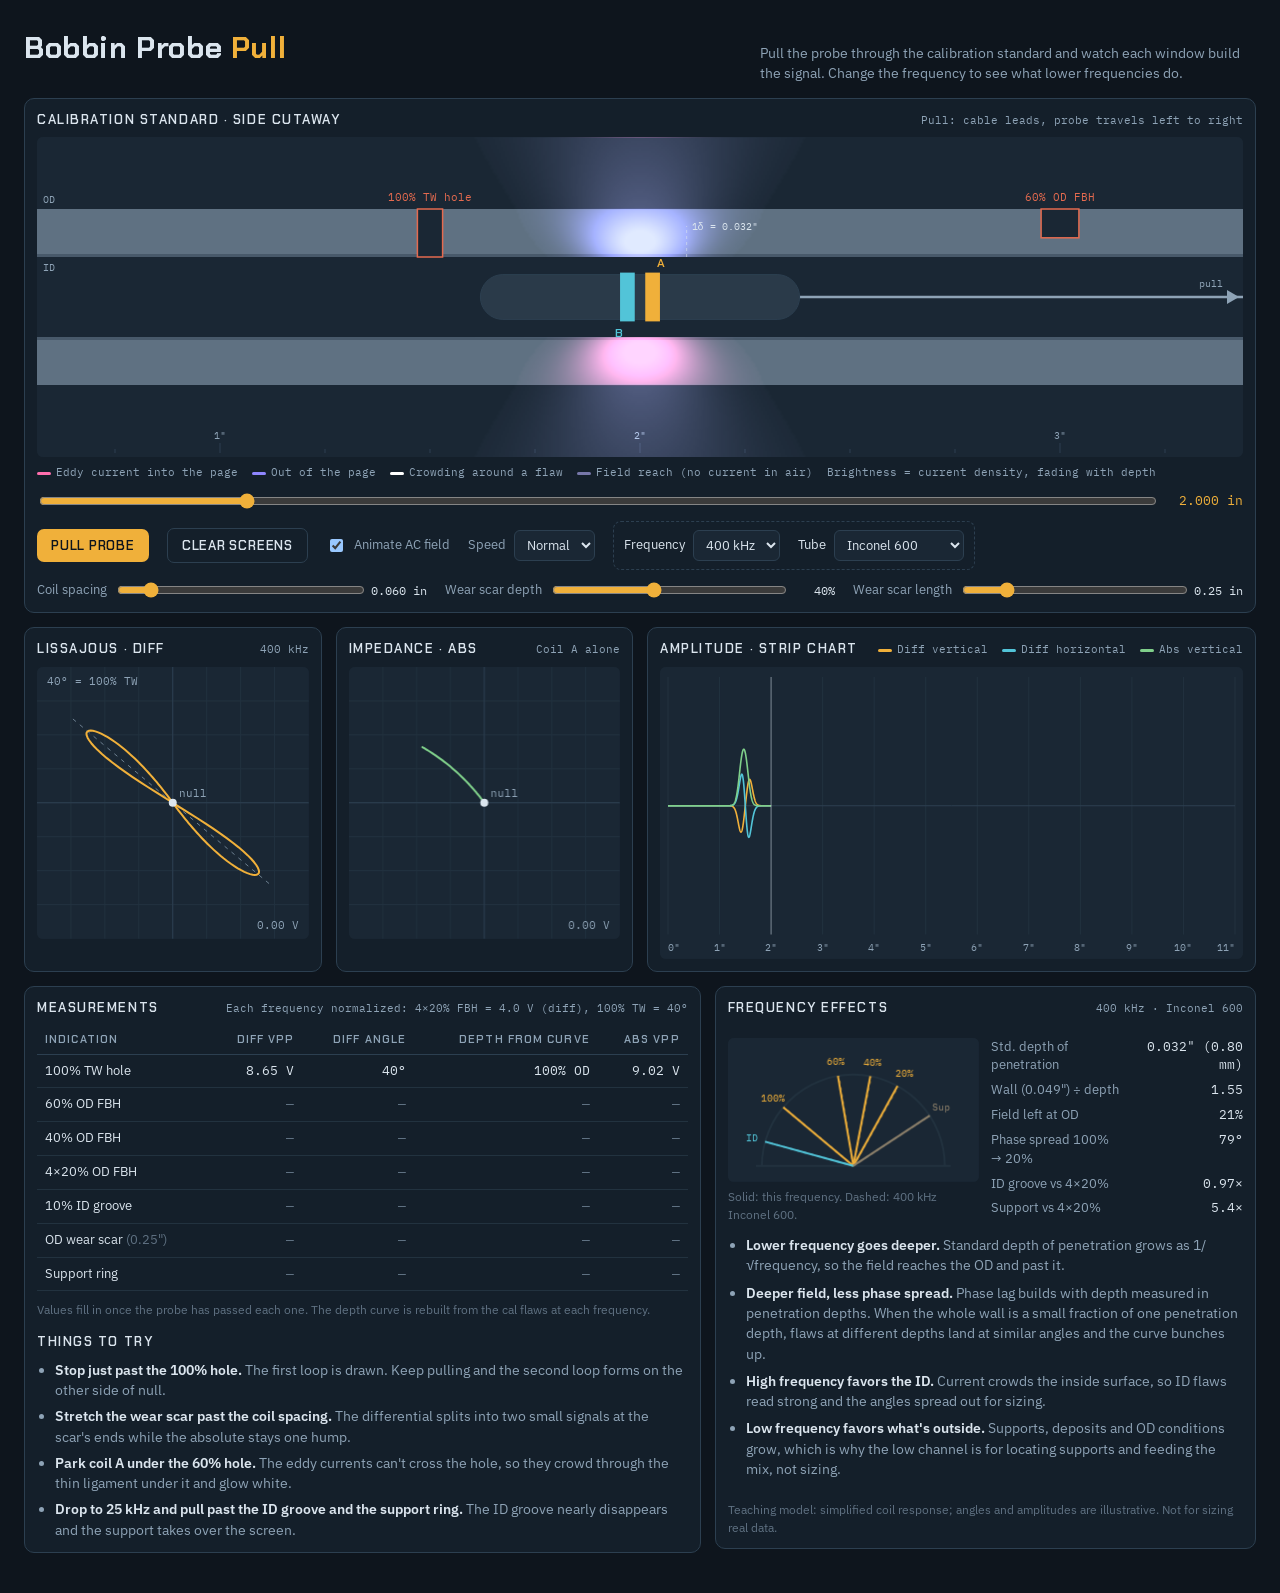
==== deploy/ect/index.html @ 2a0e9327 "Add ready-to-upload ect/index.html for hosting at /ect Co-Authored-By: Claude Opus 5.5 <noreply@anth" ====
<!doctype html>
<html lang="en">
<head>
<meta charset="utf-8">
<meta name="viewport" content="width=device-width, initial-scale=1">
<title>Bobbin Probe Pull</title>
<link rel="preconnect" href="https://fonts.googleapis.com">
<link rel="preconnect" href="https://fonts.gstatic.com" crossorigin>
<link rel="stylesheet" href="https://fonts.googleapis.com/css2?family=Chakra+Petch:wght@500;600;700&family=IBM+Plex+Sans:wght@400;500;600&family=IBM+Plex+Mono:wght@400;500&display=swap">
<style>
  /* Layout: instrument console. Standard cutaway across the top, three scope windows below, measurements and frequency effects last. */
  :root {
    --bg: #0e151d; --panel: #141f2a; --panel-2: #1a2734; --grid: #22323f; --line: #2c3f50;
    --fg: #dbe5ee; --muted: #8ea3b6; --amber: #f0b03a; --cyan: #52c4d8; --flaw: #e46a4f; --metal: #5f7182; --metal-2: #48596a;
    --ok: #7fcf8a; --steel: #8b7f6a; --edp: #ff6fae; --edn: #8f86ff; --haze: #b9b2ff;
    --display: "Chakra Petch", "Arial Narrow", sans-serif;
    --body: "IBM Plex Sans", system-ui, sans-serif;
    --mono: "IBM Plex Mono", ui-monospace, monospace;
    color-scheme: dark;
  }
  html, body { background: var(--bg); color: var(--fg); }
  body { font-family: var(--body); font-size: 14px; line-height: 1.45; }
  .wrap { max-width: 1240px; margin: 0 auto; padding-inline: 16px; padding-block: 18px 32px; display: grid; gap: 14px; }
  header { display: flex; flex-wrap: wrap; align-items: baseline; justify-content: space-between; gap: 6px 18px; }
  h1 { font-family: var(--display); font-weight: 700; font-size: clamp(22px, 3vw, 30px); letter-spacing: .02em; margin: 0; text-wrap: balance; }
  h1 span { color: var(--amber); }
  header p { margin: 0; color: var(--muted); max-width: 62ch; }
  .panel { background: var(--panel); border: 1px solid var(--line); border-radius: 10px; padding: 12px; min-width: 0; }
  .ph { display: flex; justify-content: space-between; align-items: baseline; gap: 10px; margin-bottom: 8px; flex-wrap: wrap; }
  .ph h2 { font-family: var(--display); font-weight: 600; font-size: 13px; letter-spacing: .12em; text-transform: uppercase; margin: 0; color: var(--fg); }
  .ph small { font-family: var(--mono); font-size: 11px; color: var(--muted); }
  canvas { display: block; width: 100%; border-radius: 6px; background: var(--panel-2); touch-action: none; }
  #std { height: 320px; cursor: ew-resize; }
  .scopes { display: grid; grid-template-columns: repeat(auto-fit, minmax(270px, 1fr)); gap: 14px; }
  .scope canvas { aspect-ratio: 1 / 1; }
  .scope.wide { grid-column: span 2; }
  .scope.wide canvas { aspect-ratio: 2 / 1; }
  @media (max-width: 620px) { .scope.wide { grid-column: auto; } .scope.wide canvas { aspect-ratio: 4 / 3; } }

  .controls { display: grid; gap: 10px; margin-top: 10px; }
  .pos { display: flex; align-items: center; gap: 12px; }
  .pos output { font-family: var(--mono); font-size: 13px; color: var(--amber); min-width: 9ch; white-space: nowrap; flex: none; text-align: right; font-variant-numeric: tabular-nums; }
  input[type=range] { width: 100%; accent-color: var(--amber); }
  .row { display: flex; flex-wrap: wrap; gap: 10px 18px; align-items: center; }
  button { font-family: var(--display); font-weight: 600; font-size: 13px; letter-spacing: .06em; text-transform: uppercase; color: var(--bg);
           background: var(--amber); border: 0; border-radius: 7px; padding: 8px 14px; cursor: pointer; }
  button.ghost { background: transparent; color: var(--fg); border: 1px solid var(--line); }
  button:focus-visible, input:focus-visible, select:focus-visible { outline: 2px solid var(--cyan); outline-offset: 2px; }
  label { display: inline-flex; align-items: center; gap: 8px; color: var(--muted); font-size: 13px; }
  label.slider { display: grid; grid-template-columns: auto 1fr auto; min-width: 230px; flex: 1 1 230px; }
  label output { font-family: var(--mono); color: var(--fg); font-size: 12px; min-width: 6ch; text-align: right; font-variant-numeric: tabular-nums; }
  select { background: var(--panel-2); color: var(--fg); border: 1px solid var(--line); border-radius: 6px; padding: 5px 8px; font: inherit; }
  .freqbox { display: flex; flex-wrap: wrap; gap: 10px 18px; padding: 8px 10px; border: 1px dashed var(--line); border-radius: 8px; }
  .freqbox label { color: var(--fg); }

  .bottom { display: grid; grid-template-columns: minmax(0, 1.25fr) minmax(0, 1fr); gap: 14px; align-items: start; }
  @media (max-width: 900px) { .bottom { grid-template-columns: minmax(0, 1fr); } }
  .tablewrap { overflow-x: auto; }
  table { width: 100%; border-collapse: collapse; font-size: 13px; }
  th { text-align: left; font-family: var(--display); font-weight: 600; font-size: 11px; letter-spacing: .1em; text-transform: uppercase; color: var(--muted);
       padding: 6px 8px; border-bottom: 1px solid var(--line); }
  td { padding: 7px 8px; border-bottom: 1px solid var(--grid); font-variant-numeric: tabular-nums; }
  td.num { font-family: var(--mono); text-align: right; }
  th.num { text-align: right; }
  tr.active td { background: rgba(240,176,58,.08); }
  tr.active td:first-child { box-shadow: inset 3px 0 0 var(--amber); }
  .pending { color: var(--metal); }
  .notes ul { margin: 0; padding-left: 18px; display: grid; gap: 6px; color: var(--muted); }
  .notes b { color: var(--fg); font-weight: 600; }
  .legend { display: flex; flex-wrap: wrap; gap: 6px 14px; font-family: var(--mono); font-size: 11px; color: var(--muted); }
  .legend i { display: inline-block; width: 14px; height: 3px; border-radius: 2px; vertical-align: middle; margin-right: 5px; }
  .foot { color: var(--metal); font-size: 12px; margin: 10px 0 0; }

  .fx { display: grid; gap: 12px; }
  .fxtop { display: grid; grid-template-columns: minmax(0, 1fr) minmax(0, 1fr); gap: 12px; align-items: start; }
  @media (max-width: 520px) { .fxtop { grid-template-columns: minmax(0, 1fr); } }
  #fan { aspect-ratio: 2 / 1.15; }
  dl { margin: 0; display: grid; grid-template-columns: auto auto; gap: 6px 12px; font-size: 13px; }
  dt { color: var(--muted); }
  dd { margin: 0; font-family: var(--mono); text-align: right; font-variant-numeric: tabular-nums; }
  .why { margin: 0; padding-left: 18px; display: grid; gap: 7px; color: var(--muted); }
  .why b { color: var(--fg); font-weight: 600; }
  @media (prefers-reduced-motion: reduce) { * { scroll-behavior: auto; } }
</style>
</head>
<body>

<div class="wrap">
  <header>
    <h1>Bobbin Probe <span>Pull</span></h1>
    <p>Pull the probe through the calibration standard and watch each window build the signal. Change the frequency to see what lower frequencies do.</p>
  </header>

  <section class="panel" aria-label="Calibration standard">
    <div class="ph"><h2>Calibration standard · side cutaway</h2><small>Pull: cable leads, probe travels left to right</small></div>
    <canvas id="std" aria-label="Probe inside the tube standard. Drag to pull the probe."></canvas>
    <div class="legend" style="margin-top:8px"><span><i style="background:var(--edp)"></i>Eddy current into the page</span><span><i style="background:var(--edn)"></i>Out of the page</span><span><i style="background:#fff"></i>Crowding around a flaw</span><span><i style="background:var(--haze);opacity:.6"></i>Field reach (no current in air)</span><span>Brightness = current density, fading with depth</span></div>
    <div class="controls">
      <div class="pos">
        <input id="pos" type="range" min="0" max="11" step="0.002" value="2.0" aria-label="Probe position in inches">
        <output id="posOut" for="pos">2.000 in</output>
      </div>
      <div class="row">
        <button id="play" type="button">Pull probe</button>
        <button id="clear" class="ghost" type="button">Clear screens</button>
        <label for="anim"><input id="anim" type="checkbox" checked> Animate AC field</label>
        <label for="speed">Speed
          <select id="speed"><option value="0.6">Slow</option><option value="1.4" selected>Normal</option><option value="3">Fast</option></select>
        </label>
        <div class="freqbox">
          <label for="freq">Frequency
            <select id="freq">
              <option value="800">800 kHz</option><option value="400" selected>400 kHz</option><option value="300">300 kHz</option>
              <option value="200">200 kHz</option><option value="100">100 kHz</option><option value="50">50 kHz</option>
              <option value="25">25 kHz</option><option value="10">10 kHz</option>
            </select>
          </label>
          <label for="mat">Tube
            <select id="mat">
              <option value="0.98">Inconel 600</option><option value="0.87">Inconel 690</option><option value="1.39">304 stainless</option>
              <option value="1.8">Titanium Gr 2</option><option value="5.3">90/10 Cu-Ni</option><option value="14">Admiralty brass</option>
            </select>
          </label>
        </div>
      </div>
      <div class="row">
        <label class="slider" for="spacing">Coil spacing <input id="spacing" type="range" min="0.03" max="0.3" step="0.005" value="0.06"><output id="spacingOut">0.060 in</output></label>
        <label class="slider" for="wDepth">Wear scar depth <input id="wDepth" type="range" min="10" max="80" step="1" value="40"><output id="wDepthOut">40%</output></label>
        <label class="slider" for="wLen">Wear scar length <input id="wLen" type="range" min="0.05" max="1.2" step="0.01" value="0.25"><output id="wLenOut">0.25 in</output></label>
      </div>
    </div>
  </section>

  <div class="scopes">
    <section class="panel scope" aria-label="Differential Lissajous">
      <div class="ph"><h2>Lissajous · diff</h2><small id="lissTag">400 kHz</small></div>
      <canvas id="liss"></canvas>
    </section>
    <section class="panel scope" aria-label="Impedance plane">
      <div class="ph"><h2>Impedance · abs</h2><small>Coil A alone</small></div>
      <canvas id="imp"></canvas>
    </section>
    <section class="panel scope wide" aria-label="Amplitude strip chart">
      <div class="ph"><h2>Amplitude · strip chart</h2>
        <div class="legend"><span><i style="background:var(--amber)"></i>Diff vertical</span><span><i style="background:var(--cyan)"></i>Diff horizontal</span><span><i style="background:var(--ok)"></i>Abs vertical</span></div>
      </div>
      <canvas id="strip"></canvas>
    </section>
  </div>

  <div class="bottom">
    <section class="panel notes">
      <div class="ph"><h2>Measurements</h2><small>Each frequency normalized: 4×20% FBH = 4.0 V (diff), 100% TW = 40°</small></div>
      <div class="tablewrap">
        <table>
          <thead><tr><th>Indication</th><th class="num">Diff Vpp</th><th class="num">Diff angle</th><th class="num">Depth from curve</th><th class="num">Abs Vpp</th></tr></thead>
          <tbody id="meas"></tbody>
        </table>
      </div>
      <p class="foot">Values fill in once the probe has passed each one. The depth curve is rebuilt from the cal flaws at each frequency.</p>
      <div class="ph" style="margin-top:14px"><h2>Things to try</h2></div>
      <ul>
        <li><b>Stop just past the 100% hole.</b> The first loop is drawn. Keep pulling and the second loop forms on the other side of null.</li>
        <li><b>Stretch the wear scar past the coil spacing.</b> The differential splits into two small signals at the scar's ends while the absolute stays one hump.</li>
        <li><b>Park coil A under the 60% hole.</b> The eddy currents can't cross the hole, so they crowd through the thin ligament under it and glow white.</li>
        <li><b>Drop to 25 kHz and pull past the ID groove and the support ring.</b> The ID groove nearly disappears and the support takes over the screen.</li>
      </ul>
    </section>

    <section class="panel fx" aria-label="Frequency effects">
      <div class="ph"><h2>Frequency effects</h2><small id="fxTag">400 kHz · Inconel 600</small></div>
      <div class="fxtop">
        <div>
          <canvas id="fan" aria-label="Phase angle of each cal flaw at this frequency, with 400 kHz shown dashed"></canvas>
          <p class="foot" style="margin-top:6px">Solid: this frequency. Dashed: 400 kHz Inconel 600.</p>
        </div>
        <dl>
          <dt>Std. depth of penetration</dt><dd id="fxDelta">—</dd>
          <dt>Wall (0.049") ÷ depth</dt><dd id="fxRatio">—</dd>
          <dt>Field left at OD</dt><dd id="fxOD">—</dd>
          <dt>Phase spread 100% → 20%</dt><dd id="fxSpread">—</dd>
          <dt>ID groove vs 4×20%</dt><dd id="fxID">—</dd>
          <dt>Support vs 4×20%</dt><dd id="fxSup">—</dd>
        </dl>
      </div>
      <ul class="why">
        <li><b>Lower frequency goes deeper.</b> Standard depth of penetration grows as 1/√frequency, so the field reaches the OD and past it.</li>
        <li><b>Deeper field, less phase spread.</b> Phase lag builds with depth measured in penetration depths. When the whole wall is a small fraction of one penetration depth, flaws at different depths land at similar angles and the curve bunches up.</li>
        <li><b>High frequency favors the ID.</b> Current crowds the inside surface, so ID flaws read strong and the angles spread out for sizing.</li>
        <li><b>Low frequency favors what's outside.</b> Supports, deposits and OD conditions grow, which is why the low channel is for locating supports and feeding the mix, not sizing.</li>
      </ul>
      <p class="foot">Teaching model: simplified coil response; angles and amplitudes are illustrative. Not for sizing real data.</p>
    </section>
  </div>
</div>

<script>
(() => {
  const D2R = Math.PI / 180, SIG = 0.07, STEP = 0.004, LEN = 11, WALL = 0.049, MU0 = 4e-7 * Math.PI;
  const css = n => getComputedStyle(document.documentElement).getPropertyValue(n).trim();
  const C = {}; ['bg','panel-2','grid','line','fg','muted','amber','cyan','flaw','metal','metal-2','ok','steel','edp','edn','haze'].forEach(k => C[k] = css('--' + k));
  const els = id => document.getElementById(id);
  const pos = els('pos'), spacing = els('spacing'), wDepth = els('wDepth'), wLen = els('wLen'), freq = els('freq'), mat = els('mat');

  // standard depth of penetration in inches: delta = 1 / sqrt(pi f mu sigma)
  const deltaIn = (fkHz, sigmaMS) => 39.37 / Math.sqrt(Math.PI * fkHz * 1e3 * MU0 * sigmaMS * 1e6);
  const DELTA_REF = deltaIn(400, 0.98);

  // Reference (400 kHz Inconel) angle curve, then stretched or compressed by how many penetration depths fit in the wall.
  const odBase = d => 40 + 115 * Math.pow(1 - d, 1.1);
  const idBase = d => 40 - 30 * (1 - d);
  function angleAt(base, S) {
    return base >= 40 ? 40 + 140 * Math.tanh((base - 40) * S / 140) : 40 - 50 * Math.tanh((40 - base) * S / 50);
  }

  function flaws(fkHz, sigma) {
    const delta = deltaIn(fkHz, sigma), S = DELTA_REF / delta, wd = +wDepth.value / 100;
    // zc = depth of the flaw's centre below the ID surface, as a fraction of wall
    const list = [
      { name: '100% TW hole',  x: 1.5,  L: 0.06,  depth: 1,   side: 'TW', a: 1.0,  zc: 0.5,  cal: 1 },
      { name: '60% OD FBH',    x: 3.0,  L: 0.09,  depth: 0.6, side: 'OD', a: 0.55, zc: 0.7,  cal: 0.6 },
      { name: '40% OD FBH',    x: 4.5,  L: 0.09,  depth: 0.4, side: 'OD', a: 0.40, zc: 0.8,  cal: 0.4 },
      { name: '4×20% OD FBH',  x: 6.0,  L: 0.09,  depth: 0.2, side: 'OD', a: 0.33, zc: 0.9,  cal: 0.2 },
      { name: '10% ID groove', x: 7.5,  L: 0.06,  depth: 0.1, side: 'ID', a: 0.45, zc: 0.05 },
      { name: 'OD wear scar',  x: 9.0,  L: +wLen.value, depth: wd, side: 'OD', a: 0.25 + 0.6 * wd, zc: 1 - wd / 2, wear: true },
      { name: 'Support ring',  x: 10.35, L: 0.625, depth: 0,  side: 'SUP', a: 1.2, zc: 1.5, support: true },
    ];
    return list.map(f => {
      const base = f.support ? 180 : f.side === 'ID' ? idBase(f.depth) : odBase(f.depth);
      // amplitude: field decays as exp(-z/delta) going out and coming back
      const amp = f.a * Math.exp(-2 * f.zc * WALL * (1 / delta - 1 / DELTA_REF));
      return { ...f, th: angleAt(base, S), a: amp, thRef: angleAt(base, 1) };
    });
  }

  function erf(x) { const t = 1 / (1 + 0.3275911 * Math.abs(x)); const y = 1 - (((((1.061405429 * t - 1.453152027) * t) + 1.421413741) * t - 0.284496736) * t + 0.254829592) * t * Math.exp(-x * x); return x >= 0 ? y : -y; }
  const foot = (u, L) => 0.5 * (erf((u + L / 2) / (Math.SQRT2 * SIG)) - erf((u - L / 2) / (Math.SQRT2 * SIG)));

  // One coil's response at axial position p. Phase lags a little more at the edges of each response, which opens the loops.
  function coil(p, F, k) {
    let re = 0, im = 0;
    for (const f of F) {
      const g = foot(p - f.x, f.L); if (g < 1e-4) continue;
      const g0 = foot(0, f.L), th = (f.th + k * (1 - g / g0)) * D2R;
      re += f.a * g * Math.cos(th); im += f.a * g * Math.sin(th);
    }
    return [re, im];
  }

  let model = null;
  function build() {
    const fk = +freq.value, sigma = +mat.value, F = flaws(fk, sigma), s = +spacing.value, k = 12, n = Math.round(LEN / STEP) + 1;
    const diff = new Float64Array(n * 2), abs = new Float64Array(n * 2);
    for (let i = 0; i < n; i++) {
      // coil A leads on a pull; differential shown as B − A so the trace runs in pull orientation
      const x = i * STEP, A = coil(x + s / 2, F, k), B = coil(x - s / 2, F, k);
      diff[2 * i] = B[0] - A[0]; diff[2 * i + 1] = B[1] - A[1]; abs[2 * i] = A[0]; abs[2 * i + 1] = A[1];
    }
    // set phase: through-wall hole reads exactly 40°
    const rot = (40 - measure(diff, F[0], s).angle) * D2R, cr = Math.cos(rot), sr = Math.sin(rot);
    for (const arr of [diff, abs]) for (let i = 0; i < n; i++) { const re = arr[2 * i], im = arr[2 * i + 1]; arr[2 * i] = re * cr - im * sr; arr[2 * i + 1] = re * sr + im * cr; }
    // set volts: 4×20% FBH differential = 4.0 V
    const scale = 4 / measure(diff, F[3], s).vpp;
    for (let i = 0; i < diff.length; i++) { diff[i] *= scale; abs[i] *= scale; }
    const meas = F.map(f => ({ ...measure(diff, f, s), abs: measure(abs, f, s).vpp }));
    // depth curve from the cal flaws at this frequency (angle -> depth), like building it on the instrument
    const odPts = F.filter(f => f.cal).map((f, i) => [meas[F.indexOf(f)].angle, f.cal]).sort((a, b) => a[0] - b[0]);
    const idPts = [[meas[4].angle, 0.1], [meas[0].angle, 1]];
    // scope span from the flaws only, so a big support signal runs off screen like it would on a fixed span
    const sup = F.find(f => f.support);
    let dMax = 0, aMax = 0;
    for (let i = 0; i < n; i++) {
      if (Math.abs(i * STEP - sup.x) < sup.L / 2 + 0.35) continue;
      dMax = Math.max(dMax, Math.hypot(diff[2 * i], diff[2 * i + 1])); aMax = Math.max(aMax, Math.hypot(abs[2 * i], abs[2 * i + 1]));
    }
    model = { F, s, n, diff, abs, meas, dMax, aMax, odPts, idPts, fk, sigma, delta: deltaIn(fk, sigma) };
  }

  const interp = (pts, x) => {
    if (x <= pts[0][0]) return pts[0][1];
    for (let i = 1; i < pts.length; i++) if (x <= pts[i][0]) { const [x0, y0] = pts[i - 1], [x1, y1] = pts[i]; return y0 + (y1 - y0) * (x - x0) / (x1 - x0); }
    return pts[pts.length - 1][1];
  };
  function depthFromCurve(angle) {
    if (angle >= model.meas[0].angle) return { side: 'OD', d: Math.max(0, Math.min(1, interp(model.odPts, angle))) };
    return { side: 'ID', d: Math.max(0, Math.min(1, interp(model.idPts, angle))) };
  }

  // Vpp = longest chord between two trace points around the indication; angle of that chord in the 40° up-left convention
  function measure(arr, f, s) {
    const half = f.L / 2 + s + 4 * SIG, i0 = Math.max(0, Math.floor((f.x - half) / STEP)), i1 = Math.min(arr.length / 2 - 1, Math.ceil((f.x + half) / STEP));
    let best = 0, bi = i0, bj = i0;
    for (let i = i0; i <= i1; i += 2) for (let j = i + 2; j <= i1; j += 2) {
      const d = Math.hypot(arr[2 * i] - arr[2 * j], arr[2 * i + 1] - arr[2 * j + 1]); if (d > best) { best = d; bi = i; bj = j; }
    }
    const dre = arr[2 * bj] - arr[2 * bi], dim = arr[2 * bj + 1] - arr[2 * bi + 1];
    let ang = Math.atan2(dim, dre) / D2R; ang = ((ang % 180) + 180) % 180;
    return { vpp: best, angle: ang, end: f.x + half };
  }

  // ---------- drawing helpers
  function setup(cv) {
    const r = cv.getBoundingClientRect(), dpr = Math.min(2, window.devicePixelRatio || 1);
    const w = Math.max(1, Math.round(r.width * dpr)), h = Math.max(1, Math.round(r.height * dpr));
    if (cv.width !== w || cv.height !== h) { cv.width = w; cv.height = h; }
    const ctx = cv.getContext('2d'); ctx.setTransform(dpr, 0, 0, dpr, 0, 0);
    return { ctx, w: r.width, h: r.height };
  }
  const font = (px, fam = 'mono') => `${px}px ${css('--' + fam)}`;
  const hexA = (hex, a) => hex + Math.round(Math.max(0, Math.min(1, a)) * 255).toString(16).padStart(2, '0');

  function scopeFrame(ctx, w, h) {
    ctx.fillStyle = C['panel-2']; ctx.fillRect(0, 0, w, h);
    ctx.strokeStyle = C.grid; ctx.lineWidth = 1;
    for (let i = 1; i < 8; i++) { const x = (w * i) / 8, y = (h * i) / 8; ctx.beginPath(); ctx.moveTo(x, 0); ctx.lineTo(x, h); ctx.moveTo(0, y); ctx.lineTo(w, y); ctx.stroke(); }
    ctx.strokeStyle = C.line; ctx.beginPath(); ctx.moveTo(w / 2, 0); ctx.lineTo(w / 2, h); ctx.moveTo(0, h / 2); ctx.lineTo(w, h / 2); ctx.stroke();
  }
  // user frame (re, im) -> screen: angle measured up from the LEFT horizontal
  const toScreen = (re, im, cx, cy, sc) => [cx - re * sc, cy - im * sc];
  let traceStart = 0;

  function drawScope(cv, arr, maxMag, idx, opts) {
    const { ctx, w, h } = setup(cv); scopeFrame(ctx, w, h);
    const cx = w / 2, cy = h / 2, sc = (Math.min(w, h) * 0.42) / Math.max(maxMag, 1e-6);
    if (opts.refLine) {
      ctx.save(); ctx.setLineDash([4, 5]); ctx.strokeStyle = C.muted; ctx.globalAlpha = .7; ctx.beginPath();
      const L = Math.min(w, h) * 0.48, c = Math.cos(40 * D2R), s = Math.sin(40 * D2R);
      ctx.moveTo(cx - c * L, cy - s * L); ctx.lineTo(cx + c * L, cy + s * L); ctx.stroke(); ctx.restore();
      ctx.fillStyle = C.muted; ctx.font = font(11); ctx.fillText('40° = 100% TW', 10, 18);
    }
    ctx.save(); ctx.beginPath(); ctx.rect(0, 0, w, h); ctx.clip();
    ctx.lineWidth = 2; ctx.strokeStyle = opts.color; ctx.lineJoin = 'round'; ctx.beginPath();
    for (let i = traceStart; i <= idx; i++) { const [x, y] = toScreen(arr[2 * i], arr[2 * i + 1], cx, cy, sc); i === traceStart ? ctx.moveTo(x, y) : ctx.lineTo(x, y); }
    ctx.stroke();
    const [dx, dy] = toScreen(arr[2 * idx], arr[2 * idx + 1], cx, cy, sc);
    ctx.fillStyle = C.fg; ctx.beginPath(); ctx.arc(dx, dy, 4, 0, Math.PI * 2); ctx.fill(); ctx.restore();
    ctx.fillStyle = C.muted; ctx.font = font(11); ctx.fillText('null', cx + 6, cy - 6);
    const mag = Math.hypot(arr[2 * idx], arr[2 * idx + 1]);
    ctx.textAlign = 'right'; ctx.fillText(`${mag.toFixed(2)} V`, w - 10, h - 10); ctx.textAlign = 'left';
  }

  function drawStrip(cv, idx) {
    const { ctx, w, h } = setup(cv); ctx.fillStyle = C['panel-2']; ctx.fillRect(0, 0, w, h);
    const padL = 8, padR = 8, top = 10, bot = 24, pw = w - padL - padR, ph = h - top - bot;
    const X = x => padL + (x / LEN) * pw, mid = top + ph / 2, sc = (ph / 2 * 0.9) / Math.max(model.dMax, model.aMax, 1e-6);
    ctx.strokeStyle = C.grid; ctx.lineWidth = 1;
    for (let i = 0; i <= LEN; i++) { ctx.beginPath(); ctx.moveTo(X(i), top); ctx.lineTo(X(i), top + ph); ctx.stroke(); }
    ctx.strokeStyle = C.line; ctx.beginPath(); ctx.moveTo(padL, mid); ctx.lineTo(w - padR, mid); ctx.stroke();
    ctx.fillStyle = C.muted; ctx.font = font(10);
    for (let i = 0; i <= LEN; i += 1) { ctx.textAlign = i === 0 ? 'left' : i === LEN ? 'right' : 'center'; ctx.fillText(`${i}"`, X(i), h - 8); }
    ctx.textAlign = 'left';
    ctx.save(); ctx.beginPath(); ctx.rect(0, top, w, ph); ctx.clip();
    const series = [[model.diff, 1, C.amber, -1], [model.diff, 0, C.cyan, 1], [model.abs, 1, C.ok, -1]];
    for (const [arr, comp, col, sign] of series) {
      ctx.strokeStyle = col; ctx.lineWidth = 1.6; ctx.beginPath();
      for (let i = traceStart; i <= idx; i++) { const x = X(i * STEP), y = mid + sign * arr[2 * i + comp] * sc; i === traceStart ? ctx.moveTo(x, y) : ctx.lineTo(x, y); }
      ctx.stroke();
    }
    ctx.restore();
    ctx.strokeStyle = C.fg; ctx.globalAlpha = .5; ctx.beginPath(); ctx.moveTo(X(idx * STEP), top); ctx.lineTo(X(idx * STEP), top + ph); ctx.stroke(); ctx.globalAlpha = 1;
  }

  function drawStandard(cv, p, tSec = performance.now() / 1000) {
    const { ctx, w, h } = setup(cv);
    ctx.fillStyle = C['panel-2']; ctx.fillRect(0, 0, w, h);
    const view = Math.min(LEN, Math.max(1.6, w / 420)), x0 = Math.min(LEN - view, Math.max(0, p - view / 2));
    const X = x => ((x - x0) / view) * w, wall = 48, boreTop = 120, boreBot = h - 120, radial = wall / WALL;
    // support ring sits outside the tube
    const sup = model.F.find(f => f.support), sa = X(sup.x - sup.L / 2), sb = X(sup.x + sup.L / 2);
    if (sb > 0 && sa < w) {
      ctx.fillStyle = C.steel; ctx.fillRect(sa, boreTop - wall - 30, sb - sa, 26); ctx.fillRect(sa, boreBot + wall + 4, sb - sa, 26);
      ctx.fillStyle = C.bg; ctx.font = font(11); ctx.textAlign = 'center'; ctx.fillText('support ring 0.625"', (sa + sb) / 2, boreTop - wall - 13); ctx.textAlign = 'left';
    }
    // tube walls
    ctx.fillStyle = C.metal; ctx.fillRect(0, boreTop - wall, w, wall); ctx.fillRect(0, boreBot, w, wall);
    ctx.fillStyle = C['metal-2']; ctx.fillRect(0, boreTop - 3, w, 3); ctx.fillRect(0, boreBot, w, 3);
    ctx.fillStyle = C.muted; ctx.font = font(10); ctx.fillText('OD', 6, boreTop - wall - 6); ctx.fillText('ID', 6, boreTop + 14);
    // inch ticks
    ctx.strokeStyle = C.line; ctx.fillStyle = C.muted;
    for (let i = Math.ceil(x0 * 4) / 4; i <= x0 + view; i += 0.25) {
      const x = X(i), major = Math.abs(i - Math.round(i)) < 1e-6;
      ctx.beginPath(); ctx.moveTo(x, h - 4); ctx.lineTo(x, h - (major ? 14 : 8)); ctx.stroke();
      if (major && x > 14 && x < w - 14) { ctx.textAlign = 'center'; ctx.fillText(`${Math.round(i)}"`, x, h - 18); }
    }
    ctx.textAlign = 'left';
    // flaws
    for (const f of model.F) {
      if (f.support) continue;
      const xa = X(f.x - f.L / 2), xb = X(f.x + f.L / 2); if (xb < -40 || xa > w + 40) continue;
      const dpx = wall * f.depth, wpx = Math.max(3, xb - xa), both = f.name.startsWith('4×') || f.wear;
      const shapes = [];
      if (f.side === 'ID') shapes.push([xa, boreTop - dpx, wpx, dpx], [xa, boreBot, wpx, dpx]);
      else if (f.side === 'TW') shapes.push([xa, boreTop - wall, wpx, wall]);
      else { shapes.push([xa, boreTop - wall, wpx, dpx]); if (both) shapes.push([xa, boreBot + wall - dpx, wpx, dpx]); }
      ctx.fillStyle = C['panel-2']; shapes.forEach(r => ctx.fillRect(...r));
      ctx.strokeStyle = C.flaw; ctx.lineWidth = 1.5; shapes.forEach(r => ctx.strokeRect(...r));
      if ((xa + xb) / 2 > 70 && (xa + xb) / 2 < w - 70) { ctx.fillStyle = C.flaw; ctx.font = font(11); ctx.textAlign = 'center'; ctx.fillText(f.name, (xa + xb) / 2, boreTop - wall - 8); ctx.textAlign = 'left'; }
    }
    // probe body; on a pull the cable leads in the direction of travel
    const s = model.s, ph = (boreBot - boreTop) * 0.56, py = (boreTop + boreBot) / 2 - ph / 2;
    const pxA = X(p + s / 2), pxB = X(p - s / 2), bodyL = X(p - s / 2 - 0.35), bodyR = X(p + s / 2 + 0.35), cy = (boreTop + boreBot) / 2;
    ctx.strokeStyle = C.muted; ctx.lineWidth = 2.5; ctx.beginPath(); ctx.moveTo(bodyR, cy); ctx.lineTo(w, cy); ctx.stroke();
    ctx.fillStyle = C.muted; ctx.beginPath(); ctx.moveTo(w - 4, cy); ctx.lineTo(w - 16, cy - 7); ctx.lineTo(w - 16, cy + 7); ctx.closePath(); ctx.fill();
    ctx.font = font(10); ctx.textAlign = 'right'; ctx.fillText('pull', w - 20, cy - 10); ctx.textAlign = 'left';
    ctx.fillStyle = '#2a3a49'; ctx.strokeStyle = C.line; ctx.lineWidth = 1; roundRect(ctx, bodyL, py, bodyR - bodyL, ph, ph / 2); ctx.fill(); ctx.stroke();
    // eddy currents: computed per pixel through the wall and support, and disturbed by the flaws
    const dpx = model.delta * radial, axial = Math.max(26, (0.09 / view) * w);
    drawEddy(ctx, w, x0, view, boreTop, boreBot, wall, radial, p, s, tSec);
    // 1-delta marker on the top wall
    ctx.save(); ctx.setLineDash([3, 3]); ctx.strokeStyle = C.fg; ctx.globalAlpha = .6;
    const yd = boreTop - dpx; ctx.beginPath(); ctx.moveTo(pxA + axial * 0.9, boreTop); ctx.lineTo(pxA + axial * 0.9, Math.max(4, yd)); ctx.stroke(); ctx.restore();
    ctx.fillStyle = C.fg; ctx.font = font(10); ctx.fillText(`1δ = ${model.delta.toFixed(3)}"`, pxA + axial * 0.9 + 5, Math.max(14, yd + 4));
    const cw = Math.max(5, (SIG * 0.5 / view) * w);
    for (const [x, col, lab] of [[pxA, C.amber, 'A'], [pxB, C.cyan, 'B']]) {
      ctx.fillStyle = col; ctx.fillRect(x - cw / 2, py - 2, cw, ph + 4);
      ctx.font = `600 12px ${css('--display')}`; ctx.textAlign = 'center'; ctx.fillText(lab, x + (lab === 'A' ? 8 : -8), lab === 'A' ? py - 8 : py + ph + 18); ctx.textAlign = 'left';
    }
  }
  // ---------- eddy-current field
  // Current density J ~ G(axial) * exp(-z/δ) * cos(ωt - z/δ): it fades and lags with depth z below the ID.
  // Voids carry no current; current crowds around a flaw's edges and through the ligament under it.
  const off = document.createElement('canvas'), offCtx = off.getContext('2d');
  const RES = 2, GAP = 4, SUPT = 26, CROWD_LEN = 0.008, GAIN = 1.35, AIR_SPREAD = 0.09;
  const rgb = hx => { const n = parseInt(hx.slice(1), 16); return [(n >> 16) & 255, (n >> 8) & 255, n & 255]; };
  const reduceMotion = window.matchMedia && window.matchMedia('(prefers-reduced-motion: reduce)').matches;
  const animOn = () => els('anim').checked;
  function drawEddy(ctx, w, x0, view, boreTop, boreBot, wall, radial, p, s, tSec) {
    // region runs from the ID surface out to the canvas edge, so the field's reach past the OD is visible
    const regionH = boreTop, cols = Math.ceil(w / RES), rows = Math.ceil(regionH / RES);
    if (off.width !== cols || off.height !== rows * 2) { off.width = cols; off.height = rows * 2; }
    const img = offCtx.createImageData(cols, rows * 2), d = img.data;
    const delta = model.delta, t = WALL, gapIn = GAP / radial, supIn = SUPT / radial;
    const coils = [p + s / 2, p - s / 2], sup = model.F.find(f => f.support);
    const rects = [[], []];
    for (const f of model.F) {
      if (f.support) continue;
      const xa = f.x - f.L / 2, xb = f.x + f.L / 2; if (xb < x0 - 0.2 || xa > x0 + view + 0.2) continue;
      let za, zb, walls;
      if (f.side === 'ID') { za = 0; zb = f.depth * t; walls = [0, 1]; }
      else if (f.side === 'TW') { za = 0; zb = t; walls = [0]; }
      else { za = (1 - f.depth) * t; zb = t; walls = (f.name.startsWith('4×') || f.wear) ? [0, 1] : [0]; }
      for (const wi of walls) rects[wi].push([xa, xb, za, zb]);
    }
    const anim = animOn(), wt = tSec * 2 * Math.PI / 1.6;
    const cPos = rgb(C.edp), cNeg = rgb(C.edn), cHaze = rgb(C.haze);
    const xs = new Float64Array(cols); for (let c = 0; c < cols; c++) xs[c] = x0 + ((c + 0.5) * RES / w) * view;
    for (let wi = 0; wi < 2; wi++) {
      const dirSign = wi === 0 ? 1 : -1; // circumferential current: into the page on top, out of it on the bottom
      for (let r = 0; r < rows; r++) {
        const z = (r + 0.5) * RES / radial, inTube = z <= t, inSupBand = z > t + gapIn && z <= t + gapIn + supIn;
        // inside metal the field decays as exp(-z/δ); past the OD it only spreads out (air does not absorb it)
        const throughWall = Math.exp(-Math.min(z, t) / delta), spread = z > t ? Math.exp(-(z - t) / AIR_SPREAD) : 1;
        const decay = throughWall * spread, supDecay = decay * Math.exp(-Math.max(0, z - t - gapIn) / delta);
        if (decay * GAIN * 2 < 0.004) continue;
        const phase = Math.cos(wt - z / delta), sa = 0.06 + 0.6 * z, inv = 1 / (2 * sa * sa);
        for (let c = 0; c < cols; c++) {
          const xi = xs[c];
          // which medium: tube metal, support metal, or air (outside the tube, or inside a flaw)
          let metal = inTube, cond = 1;
          if (!inTube && inSupBand && xi >= sup.x - sup.L / 2 && xi <= sup.x + sup.L / 2) { metal = true; cond = 0.8; }
          let dmin = 1e9;
          if (inTube) for (const [xa, xb, za, zb] of rects[wi]) {
            const dx = xi < xa ? xa - xi : xi > xb ? xi - xb : 0, dz = z < za ? za - z : z > zb ? z - zb : 0;
            if (dx === 0 && dz === 0) { metal = false; break; }
            const dd = Math.hypot(dx, dz); if (dd < dmin) dmin = dd;
          }
          let mag = 0;
          for (const xc of coils) { const u = xi - xc; mag += Math.exp(-u * u * inv); }
          mag *= (cond < 1 ? supDecay : decay) * GAIN;
          if (mag < 0.004) continue;
          const k = ((wi * rows + r) * cols + c) * 4;
          if (!metal) {
            // magnetic field reach: present in air, but no eddy current flows there
            const a = Math.min(1, Math.pow(mag, 0.6)) * 0.42;
            if (a < 0.015) continue;
            d[k] = cHaze[0]; d[k + 1] = cHaze[1]; d[k + 2] = cHaze[2]; d[k + 3] = a * 255;
            continue;
          }
          mag *= cond;
          const crowd = dmin < 1e8 ? Math.exp(-dmin / CROWD_LEN) : 0, boost = 1 + 2.6 * crowd;
          const val = (anim ? mag * phase * dirSign : mag) * boost;
          const a = Math.min(1, Math.pow(Math.abs(val), 0.7));
          if (a < 0.02) continue;
          const base = val >= 0 ? cPos : cNeg, hot = Math.min(1, crowd * Math.min(1, mag * 2.5)) * 0.9;
          d[k] = base[0] + (255 - base[0]) * hot; d[k + 1] = base[1] + (255 - base[1]) * hot; d[k + 2] = base[2] + (255 - base[2]) * hot; d[k + 3] = a * 230;
        }
      }
    }
    offCtx.putImageData(img, 0, 0);
    ctx.save(); ctx.globalCompositeOperation = 'lighter'; ctx.imageSmoothingEnabled = true;
    ctx.save(); ctx.translate(0, boreTop); ctx.scale(1, -1); ctx.drawImage(off, 0, 0, cols, rows, 0, 0, cols * RES, rows * RES); ctx.restore();
    ctx.drawImage(off, 0, rows, cols, rows, 0, boreBot, cols * RES, rows * RES);
    ctx.restore();
  }
  function roundRect(ctx, x, y, w, h, r) { ctx.beginPath(); ctx.moveTo(x + r, y); ctx.arcTo(x + w, y, x + w, y + h, r); ctx.arcTo(x + w, y + h, x, y + h, r); ctx.arcTo(x, y + h, x, y, r); ctx.arcTo(x, y, x + w, y, r); ctx.closePath(); }

  // Phase fan: the angle each cal flaw lands at, this frequency (solid) vs 400 kHz Inconel (dashed)
  function drawFan() {
    const { ctx, w, h } = setup(els('fan')); ctx.fillStyle = C['panel-2']; ctx.fillRect(0, 0, w, h);
    const cx = w / 2, cy = h - 16, R = Math.min(w / 2 - 34, h - 34);
    ctx.strokeStyle = C.grid; ctx.beginPath(); ctx.arc(cx, cy, R, Math.PI, 2 * Math.PI); ctx.stroke();
    ctx.beginPath(); ctx.moveTo(cx - R - 6, cy); ctx.lineTo(cx + R + 6, cy); ctx.stroke();
    const items = [[0, '100%', C.amber], [1, '60%', C.amber], [2, '40%', C.amber], [3, '20%', C.amber], [4, 'ID', C.cyan], [6, 'Sup', C.steel]];
    const pt = (deg, r) => [cx - Math.cos(deg * D2R) * r, cy - Math.sin(deg * D2R) * r];
    for (const [i, lab, col] of items) {
      const f = model.F[i], [rx, ry] = pt(f.thRef, R);
      ctx.save(); ctx.setLineDash([3, 4]); ctx.strokeStyle = col; ctx.globalAlpha = .45; ctx.beginPath(); ctx.moveTo(cx, cy); ctx.lineTo(rx, ry); ctx.stroke(); ctx.restore();
    }
    const placed = [];
    for (const [i, lab, col] of items) {
      const ang = i === 6 ? model.F[i].th : model.meas[i].angle, [x, y] = pt(ang, R);
      ctx.strokeStyle = col; ctx.lineWidth = 2; ctx.beginPath(); ctx.moveTo(cx, cy); ctx.lineTo(x, y); ctx.stroke();
      let [lx, ly] = pt(ang, R + 14); while (placed.some(([px, py]) => Math.hypot(px - lx, py - ly) < 14)) ly -= 11;
      placed.push([lx, ly]);
      ctx.fillStyle = col; ctx.font = font(10); ctx.textAlign = 'center'; ctx.fillText(lab, lx, ly + 3); ctx.textAlign = 'left';
    }
  }

  function renderFx() {
    const d = model.delta, ratio = WALL / d, m = model.meas;
    els('fxDelta').textContent = `${d.toFixed(3)}" (${(d * 25.4).toFixed(2)} mm)`;
    els('fxRatio').textContent = ratio.toFixed(2);
    els('fxOD').textContent = `${(Math.exp(-ratio) * 100).toFixed(0)}%`;
    els('fxSpread').textContent = `${Math.abs(m[3].angle - m[0].angle).toFixed(0)}°`;
    els('fxID').textContent = `${(m[4].vpp / m[3].vpp).toFixed(2)}×`;
    els('fxSup').textContent = `${(m[6].vpp / m[3].vpp).toFixed(1)}×`;
    const matName = mat.options[mat.selectedIndex].text;
    els('fxTag').textContent = `${model.fk} kHz · ${matName}`;
    els('lissTag').textContent = `${model.fk} kHz`;
    drawFan();
  }

  function renderTable(p) {
    const rows = model.F.map((f, i) => {
      const m = model.meas[i], passed = p >= m.end, near = Math.abs(p - f.x) < f.L / 2 + 0.3;
      let depth = '—';
      if (!f.support) { const df = depthFromCurve(m.angle); depth = `${(df.d * 100).toFixed(0)}% ${df.side}`; }
      const cells = passed
        ? `<td class="num">${m.vpp.toFixed(2)} V</td><td class="num">${m.angle.toFixed(0)}°</td><td class="num">${depth}</td><td class="num">${m.abs.toFixed(2)} V</td>`
        : `<td class="num pending">—</td><td class="num pending">—</td><td class="num pending">—</td><td class="num pending">—</td>`;
      return `<tr class="${near ? 'active' : ''}"><td>${f.name}${f.wear ? ` <span class="pending">(${f.L.toFixed(2)}")</span>` : ''}</td>${cells}</tr>`;
    });
    els('meas').innerHTML = rows.join('');
  }

  function render() {
    if (!model) return;
    const p = +pos.value, idx = Math.min(model.n - 1, Math.round(p / STEP));
    if (idx < traceStart) traceStart = idx;
    els('posOut').textContent = `${p.toFixed(3)} in`;
    drawStandard(els('std'), p);
    drawScope(els('liss'), model.diff, model.dMax, idx, { color: C.amber, refLine: true });
    drawScope(els('imp'), model.abs, model.aMax, idx, { color: C.ok, refLine: false });
    drawStrip(els('strip'), idx);
    renderTable(p);
  }

  // ---------- interaction
  let playing = false, last = 0;
  function tick(t) {
    if (!playing) return;
    const dt = last ? (t - last) / 1000 : 0; last = t;
    let p = +pos.value + dt * +els('speed').value;
    if (p >= LEN) { p = LEN; setPlaying(false); }
    pos.value = p; render(); requestAnimationFrame(tick);
  }
  function setPlaying(on) {
    playing = on; last = 0; els('play').textContent = on ? 'Pause' : 'Pull probe';
    if (on) { if (+pos.value >= LEN - 0.01) { pos.value = 0; traceStart = 0; } requestAnimationFrame(tick); }
  }
  els('play').addEventListener('click', () => setPlaying(!playing));
  els('clear').addEventListener('click', () => { traceStart = Math.round(+pos.value / STEP); render(); });
  pos.addEventListener('input', render);
  const rebuild = () => { build(); renderFx(); render(); };
  const out = (inp, o, f) => { const u = () => { els(o).textContent = f(+inp.value); }; inp.addEventListener('input', () => { u(); rebuild(); }); u(); };
  out(spacing, 'spacingOut', v => `${v.toFixed(3)} in`);
  out(wDepth, 'wDepthOut', v => `${v}%`);
  out(wLen, 'wLenOut', v => `${v.toFixed(2)} in`);
  freq.addEventListener('change', rebuild);
  mat.addEventListener('change', rebuild);

  // drag on the standard: dragging right pulls the probe forward
  const std = els('std'); let dragging = false, dragX = 0, dragP = 0;
  std.addEventListener('pointerdown', e => { dragging = true; dragX = e.clientX; dragP = +pos.value; std.setPointerCapture(e.pointerId); setPlaying(false); });
  std.addEventListener('pointermove', e => {
    if (!dragging) return; const r = std.getBoundingClientRect(), view = Math.min(LEN, Math.max(1.6, r.width / 420));
    pos.value = Math.min(LEN, Math.max(0, dragP + ((e.clientX - dragX) / r.width) * view)); render();
  });
  std.addEventListener('pointerup', () => { dragging = false; });

  if (reduceMotion) els('anim').checked = false;
  els('anim').addEventListener('change', render);
  window.addEventListener('resize', () => { renderFx(); render(); });
  build();
  const first = () => { renderFx(); render(); };
  function loop(t) { if (model && animOn() && !document.hidden) drawStandard(els('std'), +pos.value, t / 1000); requestAnimationFrame(loop); }
  (document.fonts ? document.fonts.ready : Promise.resolve()).then(first);
  first();
  requestAnimationFrame(loop);
})();
</script>
</body>
</html>
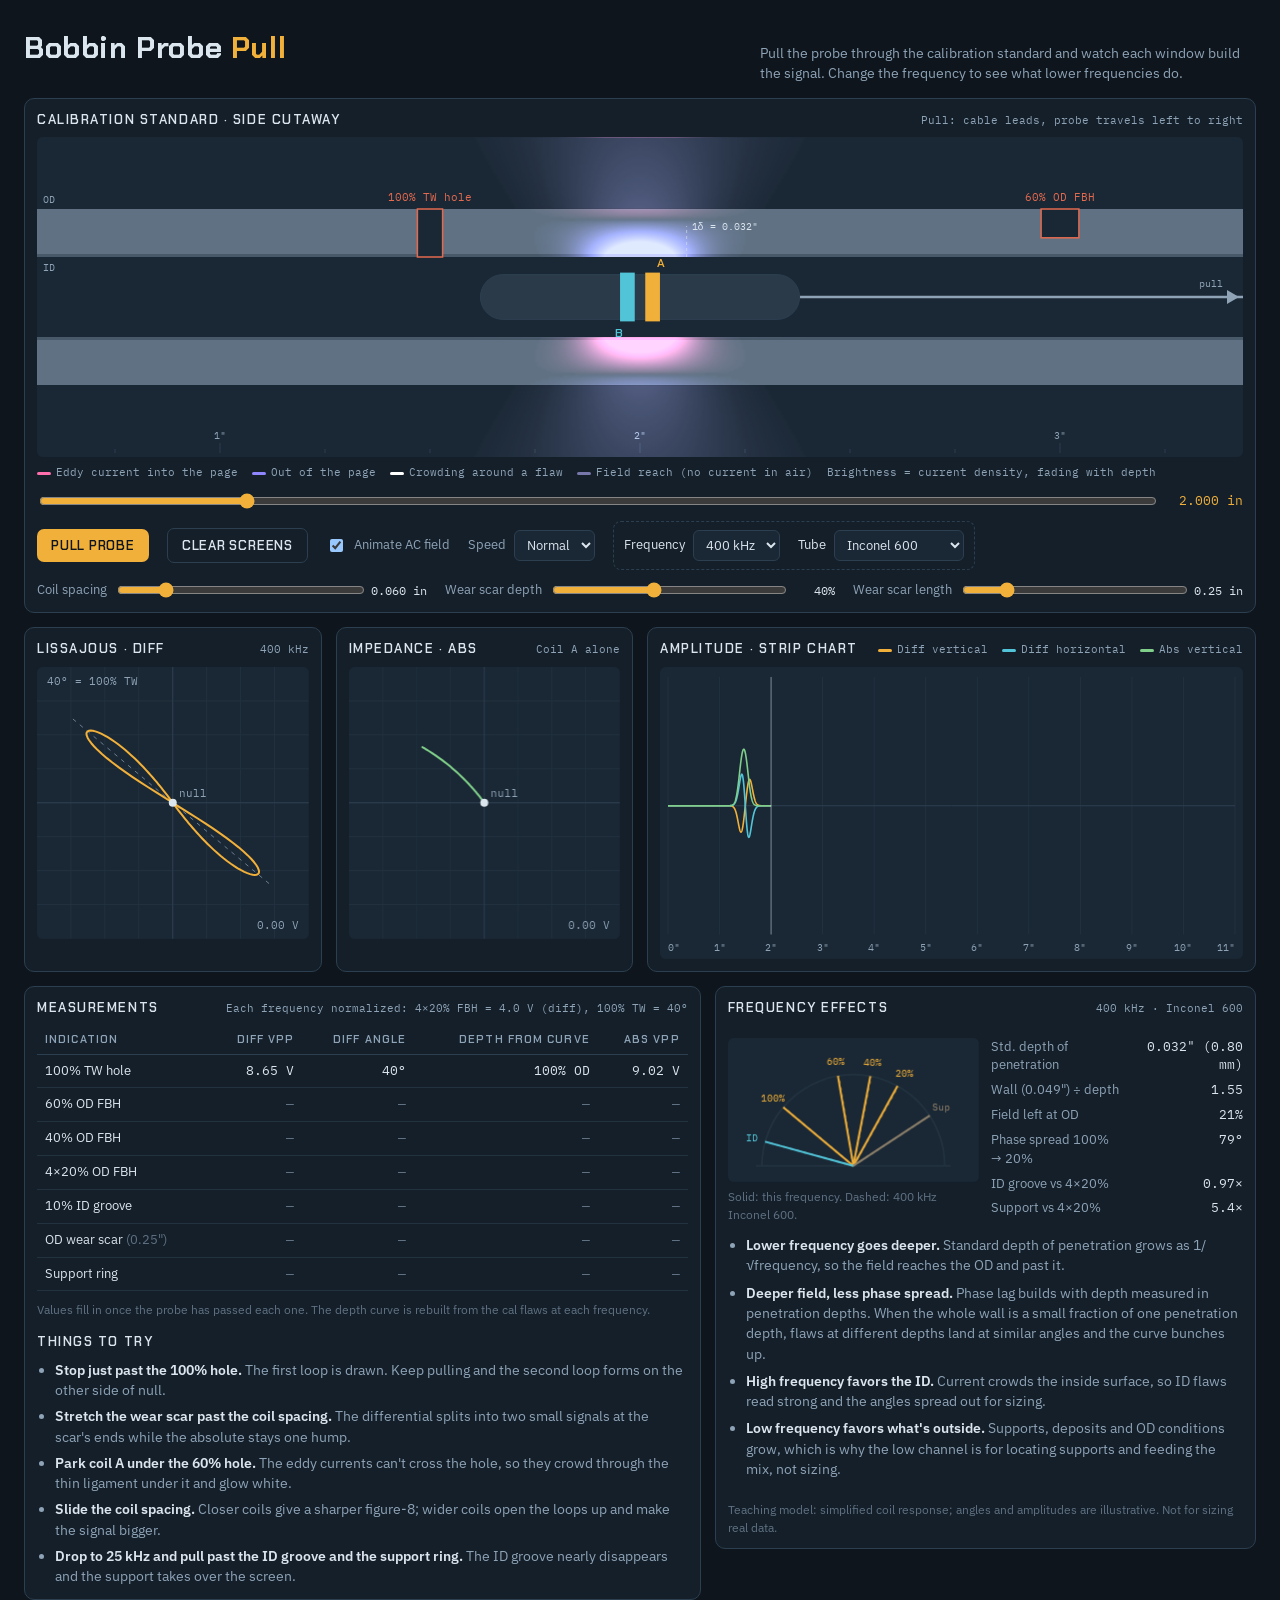
==== commit e4ae5f51: "Simulator: closer coils give sharper loops, wider coils more open Co-Authored-By: Claude Opus 5.5 <n" ====
--- a/deploy/ect/index.html
+++ b/deploy/ect/index.html
@@ -124,7 +124,7 @@
         </div>
       </div>
       <div class="row">
-        <label class="slider" for="spacing">Coil spacing <input id="spacing" type="range" min="0.03" max="0.3" step="0.005" value="0.06"><output id="spacingOut">0.060 in</output></label>
+        <label class="slider" for="spacing">Coil spacing <input id="spacing" type="range" min="0.03" max="0.2" step="0.005" value="0.06"><output id="spacingOut">0.060 in</output></label>
         <label class="slider" for="wDepth">Wear scar depth <input id="wDepth" type="range" min="10" max="80" step="1" value="40"><output id="wDepthOut">40%</output></label>
         <label class="slider" for="wLen">Wear scar length <input id="wLen" type="range" min="0.05" max="1.2" step="0.01" value="0.25"><output id="wLenOut">0.25 in</output></label>
       </div>
@@ -163,6 +163,7 @@
         <li><b>Stop just past the 100% hole.</b> The first loop is drawn. Keep pulling and the second loop forms on the other side of null.</li>
         <li><b>Stretch the wear scar past the coil spacing.</b> The differential splits into two small signals at the scar's ends while the absolute stays one hump.</li>
         <li><b>Park coil A under the 60% hole.</b> The eddy currents can't cross the hole, so they crowd through the thin ligament under it and glow white.</li>
+        <li><b>Slide the coil spacing.</b> Closer coils give a sharper figure-8; wider coils open the loops up and make the signal bigger.</li>
         <li><b>Drop to 25 kHz and pull past the ID groove and the support ring.</b> The ID groove nearly disappears and the support takes over the screen.</li>
       </ul>
     </section>
@@ -249,7 +250,9 @@
 
   let model = null;
   function build() {
-    const fk = +freq.value, sigma = +mat.value, F = flaws(fk, sigma), s = +spacing.value, k = 12, n = Math.round(LEN / STEP) + 1;
+    const fk = +freq.value, sigma = +mat.value, F = flaws(fk, sigma), s = +spacing.value, n = Math.round(LEN / STEP) + 1;
+    // edge phase drift grows with coil separation, so closer coils give sharper loops and wider coils more open ones (matches field observation)
+    const k = Math.min(65, 12 * Math.pow(s / 0.06, 1.4));
     const diff = new Float64Array(n * 2), abs = new Float64Array(n * 2);
     for (let i = 0; i < n; i++) {
       // coil A leads on a pull; differential shown as B − A so the trace runs in pull orientation
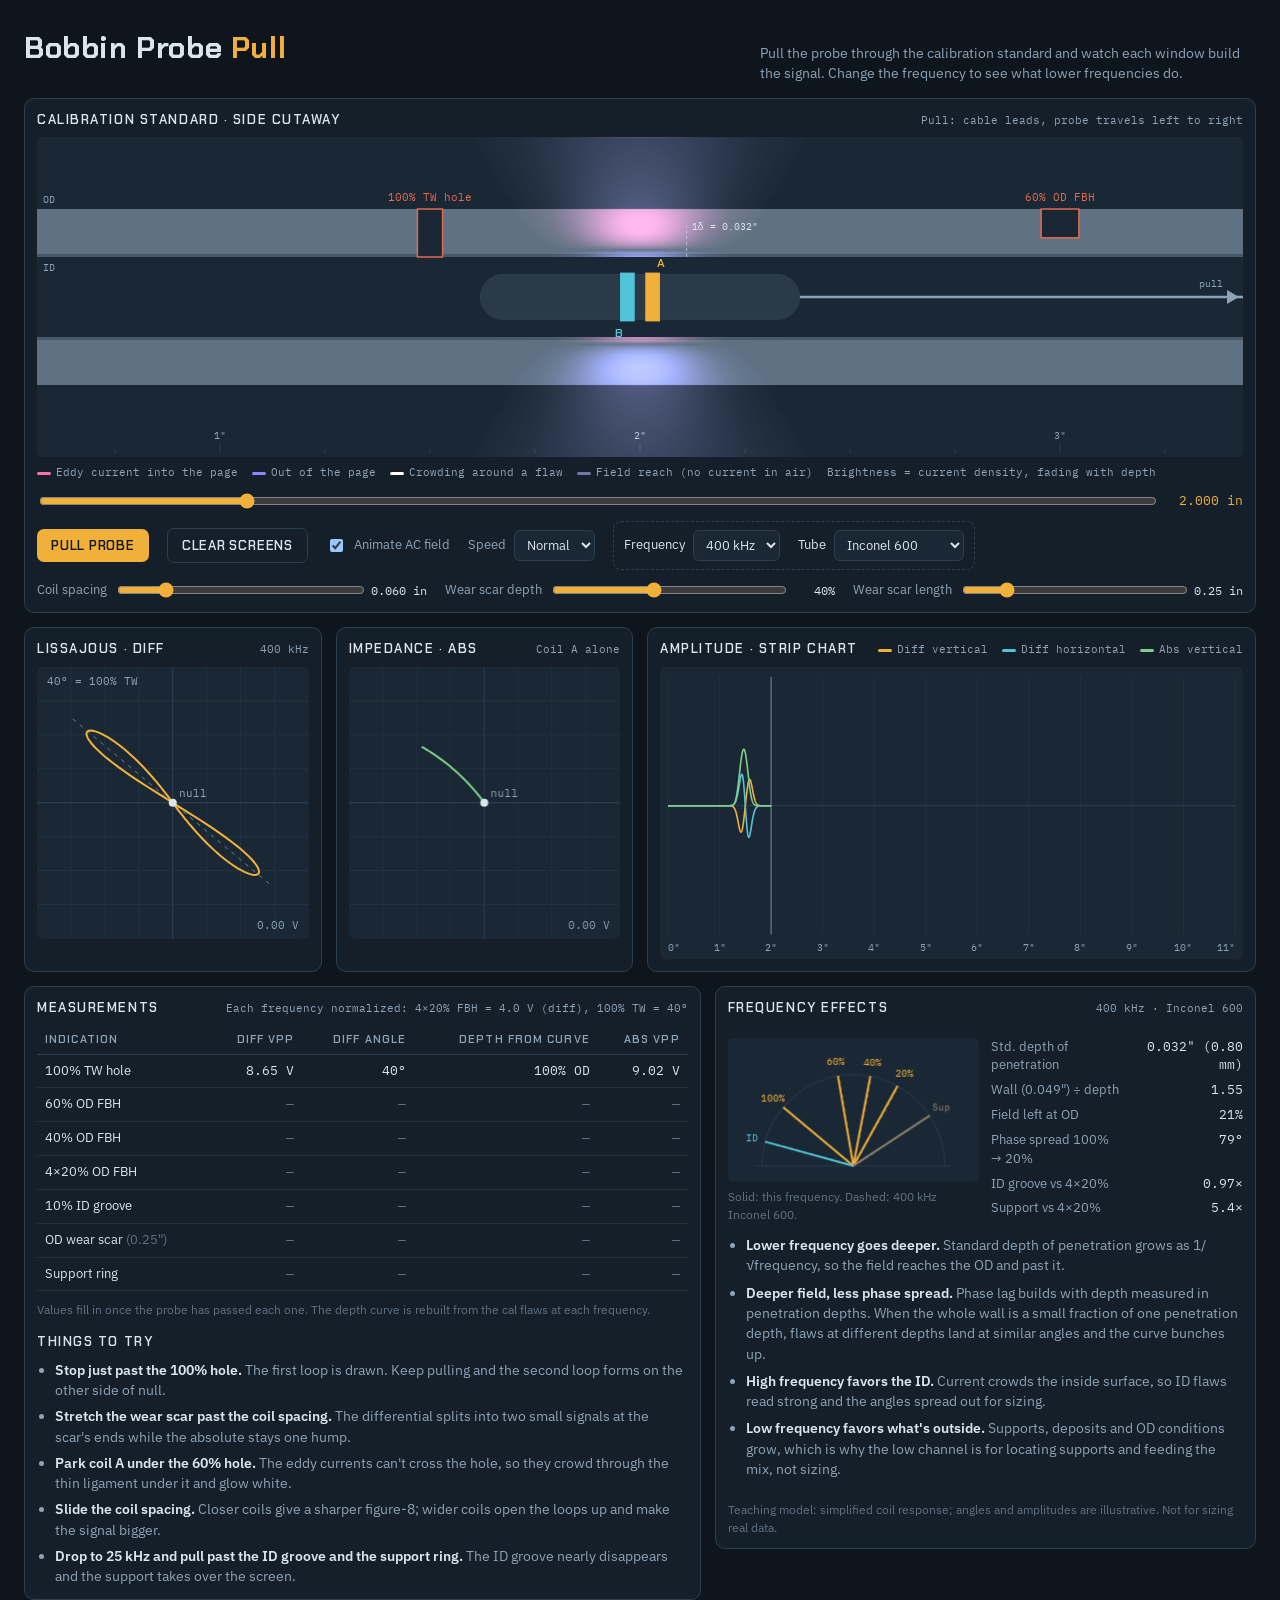
==== commit 00651ae4: "Simulator: coil spacing sets loop width without distorting the figure-8 Co-Authored-By: Claude Opus " ====
--- a/deploy/ect/index.html
+++ b/deploy/ect/index.html
@@ -251,13 +251,34 @@
   let model = null;
   function build() {
     const fk = +freq.value, sigma = +mat.value, F = flaws(fk, sigma), s = +spacing.value, n = Math.round(LEN / STEP) + 1;
-    // edge phase drift grows with coil separation, so closer coils give sharper loops and wider coils more open ones (matches field observation)
-    const k = Math.min(65, 12 * Math.pow(s / 0.06, 1.4));
+    const k = 12;
+    // loop width follows coil separation: closer coils give a sharper figure-8, wider coils a more open one (matches field observation).
+    // Applied per flaw, across that flaw's own angle, so the figure-8 keeps its shape, its lobe sides and its angle.
+    const W = Math.pow(s / 0.06, 1.2), S_REF = 0.06, SHORT = 0.15;
+    // size of each short flaw's differential at this spacing relative to the reference spacing
+    const peakDiff = (f, sp) => { let m = 0; for (let u = -0.6; u <= 0.6; u += 0.004) { const a = coil(f.x + u + sp / 2, [f], k), b = coil(f.x + u - sp / 2, [f], k); m = Math.max(m, Math.hypot(b[0] - a[0], b[1] - a[1])); } return m; };
+    const gain = F.map(f => f.L <= SHORT ? peakDiff(f, s) / Math.max(1e-9, peakDiff(f, S_REF)) : 1);
     const diff = new Float64Array(n * 2), abs = new Float64Array(n * 2);
     for (let i = 0; i < n; i++) {
       // coil A leads on a pull; differential shown as B − A so the trace runs in pull orientation
-      const x = i * STEP, A = coil(x + s / 2, F, k), B = coil(x - s / 2, F, k);
-      diff[2 * i] = B[0] - A[0]; diff[2 * i + 1] = B[1] - A[1]; abs[2 * i] = A[0]; abs[2 * i + 1] = A[1];
+      const x = i * STEP;
+      let dre = 0, dim = 0, are = 0, aim = 0;
+      for (let fi = 0; fi < F.length; fi++) {
+        const f = F[fi];
+        const A = coil(x + s / 2, [f], k); are += A[0]; aim += A[1];
+        let re, im;
+        if (f.L <= SHORT) {
+          // short flaw: use the clean figure-8 shape from the reference spacing, stretched along the pull and sized for this spacing
+          const xr = f.x + (x - f.x) * (S_REF / s), Ar = coil(xr + S_REF / 2, [f], k), Br = coil(xr - S_REF / 2, [f], k);
+          re = (Br[0] - Ar[0]) * gain[fi]; im = (Br[1] - Ar[1]) * gain[fi];
+        } else {
+          const B = coil(x - s / 2, [f], k); re = B[0] - A[0]; im = B[1] - A[1];
+        }
+        if (re === 0 && im === 0) continue;
+        const c = Math.cos(f.th * D2R), sn = Math.sin(f.th * D2R), along = re * c + im * sn, perp = (-re * sn + im * c) * W;
+        dre += along * c - perp * sn; dim += along * sn + perp * c;
+      }
+      diff[2 * i] = dre; diff[2 * i + 1] = dim; abs[2 * i] = are; abs[2 * i + 1] = aim;
     }
     // set phase: through-wall hole reads exactly 40°
     const rot = (40 - measure(diff, F[0], s).angle) * D2R, cr = Math.cos(rot), sr = Math.sin(rot);
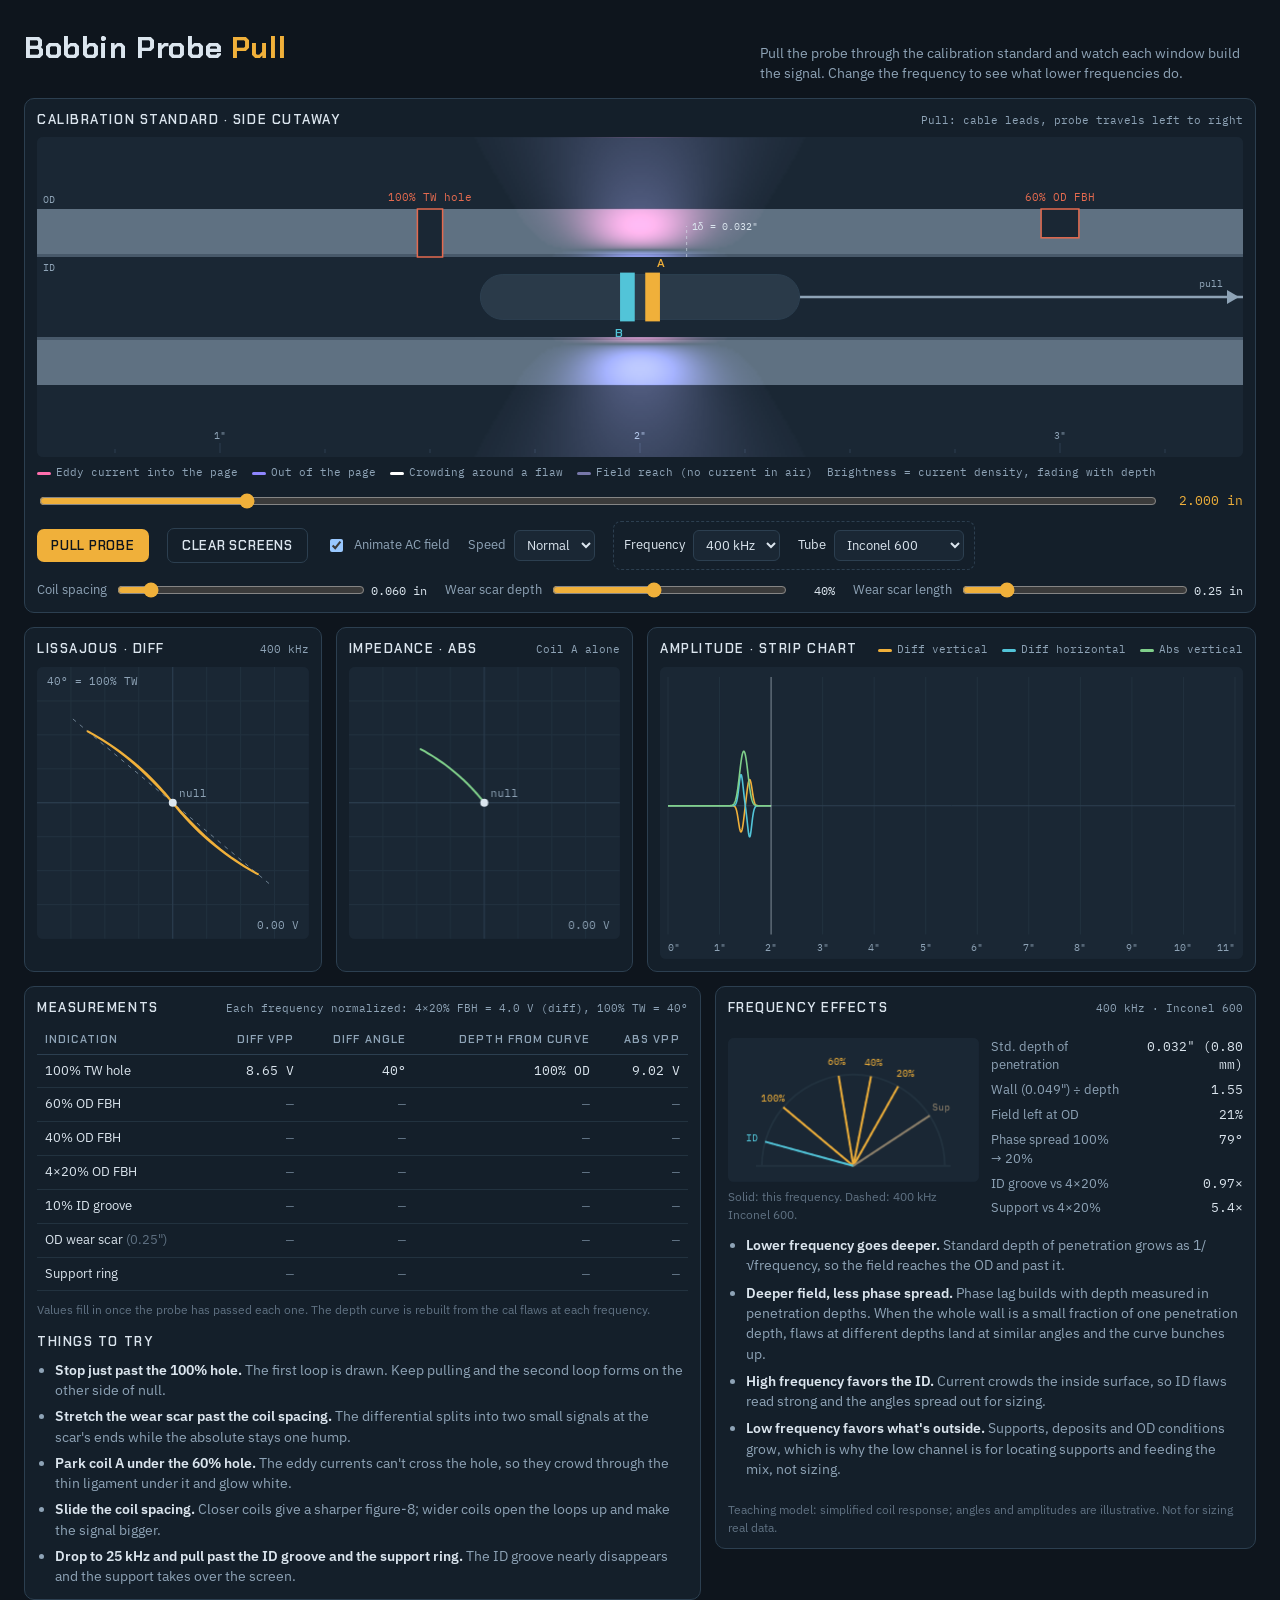
==== commit abdb7641: "Simulator: coil spacing loop shape is the exact mirror of the original model Co-Authored-By: Claude " ====
--- a/deploy/ect/index.html
+++ b/deploy/ect/index.html
@@ -124,7 +124,7 @@
         </div>
       </div>
       <div class="row">
-        <label class="slider" for="spacing">Coil spacing <input id="spacing" type="range" min="0.03" max="0.2" step="0.005" value="0.06"><output id="spacingOut">0.060 in</output></label>
+        <label class="slider" for="spacing">Coil spacing <input id="spacing" type="range" min="0.03" max="0.3" step="0.005" value="0.06"><output id="spacingOut">0.060 in</output></label>
         <label class="slider" for="wDepth">Wear scar depth <input id="wDepth" type="range" min="10" max="80" step="1" value="40"><output id="wDepthOut">40%</output></label>
         <label class="slider" for="wLen">Wear scar length <input id="wLen" type="range" min="0.05" max="1.2" step="0.01" value="0.25"><output id="wLenOut">0.25 in</output></label>
       </div>
@@ -252,12 +252,14 @@
   function build() {
     const fk = +freq.value, sigma = +mat.value, F = flaws(fk, sigma), s = +spacing.value, n = Math.round(LEN / STEP) + 1;
     const k = 12;
-    // loop width follows coil separation: closer coils give a sharper figure-8, wider coils a more open one (matches field observation).
-    // Applied per flaw, across that flaw's own angle, so the figure-8 keeps its shape, its lobe sides and its angle.
-    const W = Math.pow(s / 0.06, 1.2), S_REF = 0.06, SHORT = 0.15;
-    // size of each short flaw's differential at this spacing relative to the reference spacing
+    // Coil spacing: the loop shape is the original model's shape at the mirrored spacing (0.03" <-> 0.30"),
+    // so closer coils give the sharp figure-8 and wider coils the open one (matches field observation).
+    // Timing along the pull and signal size still follow the real spacing.
+    const S_MIN = 0.03, S_MAX = 0.3, SHORT = 0.15, sShape = S_MIN + S_MAX - s;
     const peakDiff = (f, sp) => { let m = 0; for (let u = -0.6; u <= 0.6; u += 0.004) { const a = coil(f.x + u + sp / 2, [f], k), b = coil(f.x + u - sp / 2, [f], k); m = Math.max(m, Math.hypot(b[0] - a[0], b[1] - a[1])); } return m; };
-    const gain = F.map(f => f.L <= SHORT ? peakDiff(f, s) / Math.max(1e-9, peakDiff(f, S_REF)) : 1);
+    const gain = F.map(f => f.L <= SHORT ? peakDiff(f, s) / Math.max(1e-9, peakDiff(f, sShape)) : 1);
+    // signal length along the pull is roughly coil footprint plus spacing, so stretch by that ratio
+    const stretch = (4 * SIG + sShape) / (4 * SIG + s);
     const diff = new Float64Array(n * 2), abs = new Float64Array(n * 2);
     for (let i = 0; i < n; i++) {
       // coil A leads on a pull; differential shown as B − A so the trace runs in pull orientation
@@ -268,15 +270,13 @@
         const A = coil(x + s / 2, [f], k); are += A[0]; aim += A[1];
         let re, im;
         if (f.L <= SHORT) {
-          // short flaw: use the clean figure-8 shape from the reference spacing, stretched along the pull and sized for this spacing
-          const xr = f.x + (x - f.x) * (S_REF / s), Ar = coil(xr + S_REF / 2, [f], k), Br = coil(xr - S_REF / 2, [f], k);
+          // short flaw: figure-8 shape from the mirrored spacing, stretched to this spacing's timing and sized for this spacing
+          const xr = f.x + (x - f.x) * stretch, Ar = coil(xr + sShape / 2, [f], k), Br = coil(xr - sShape / 2, [f], k);
           re = (Br[0] - Ar[0]) * gain[fi]; im = (Br[1] - Ar[1]) * gain[fi];
         } else {
           const B = coil(x - s / 2, [f], k); re = B[0] - A[0]; im = B[1] - A[1];
         }
-        if (re === 0 && im === 0) continue;
-        const c = Math.cos(f.th * D2R), sn = Math.sin(f.th * D2R), along = re * c + im * sn, perp = (-re * sn + im * c) * W;
-        dre += along * c - perp * sn; dim += along * sn + perp * c;
+        dre += re; dim += im;
       }
       diff[2 * i] = dre; diff[2 * i + 1] = dim; abs[2 * i] = are; abs[2 * i + 1] = aim;
     }
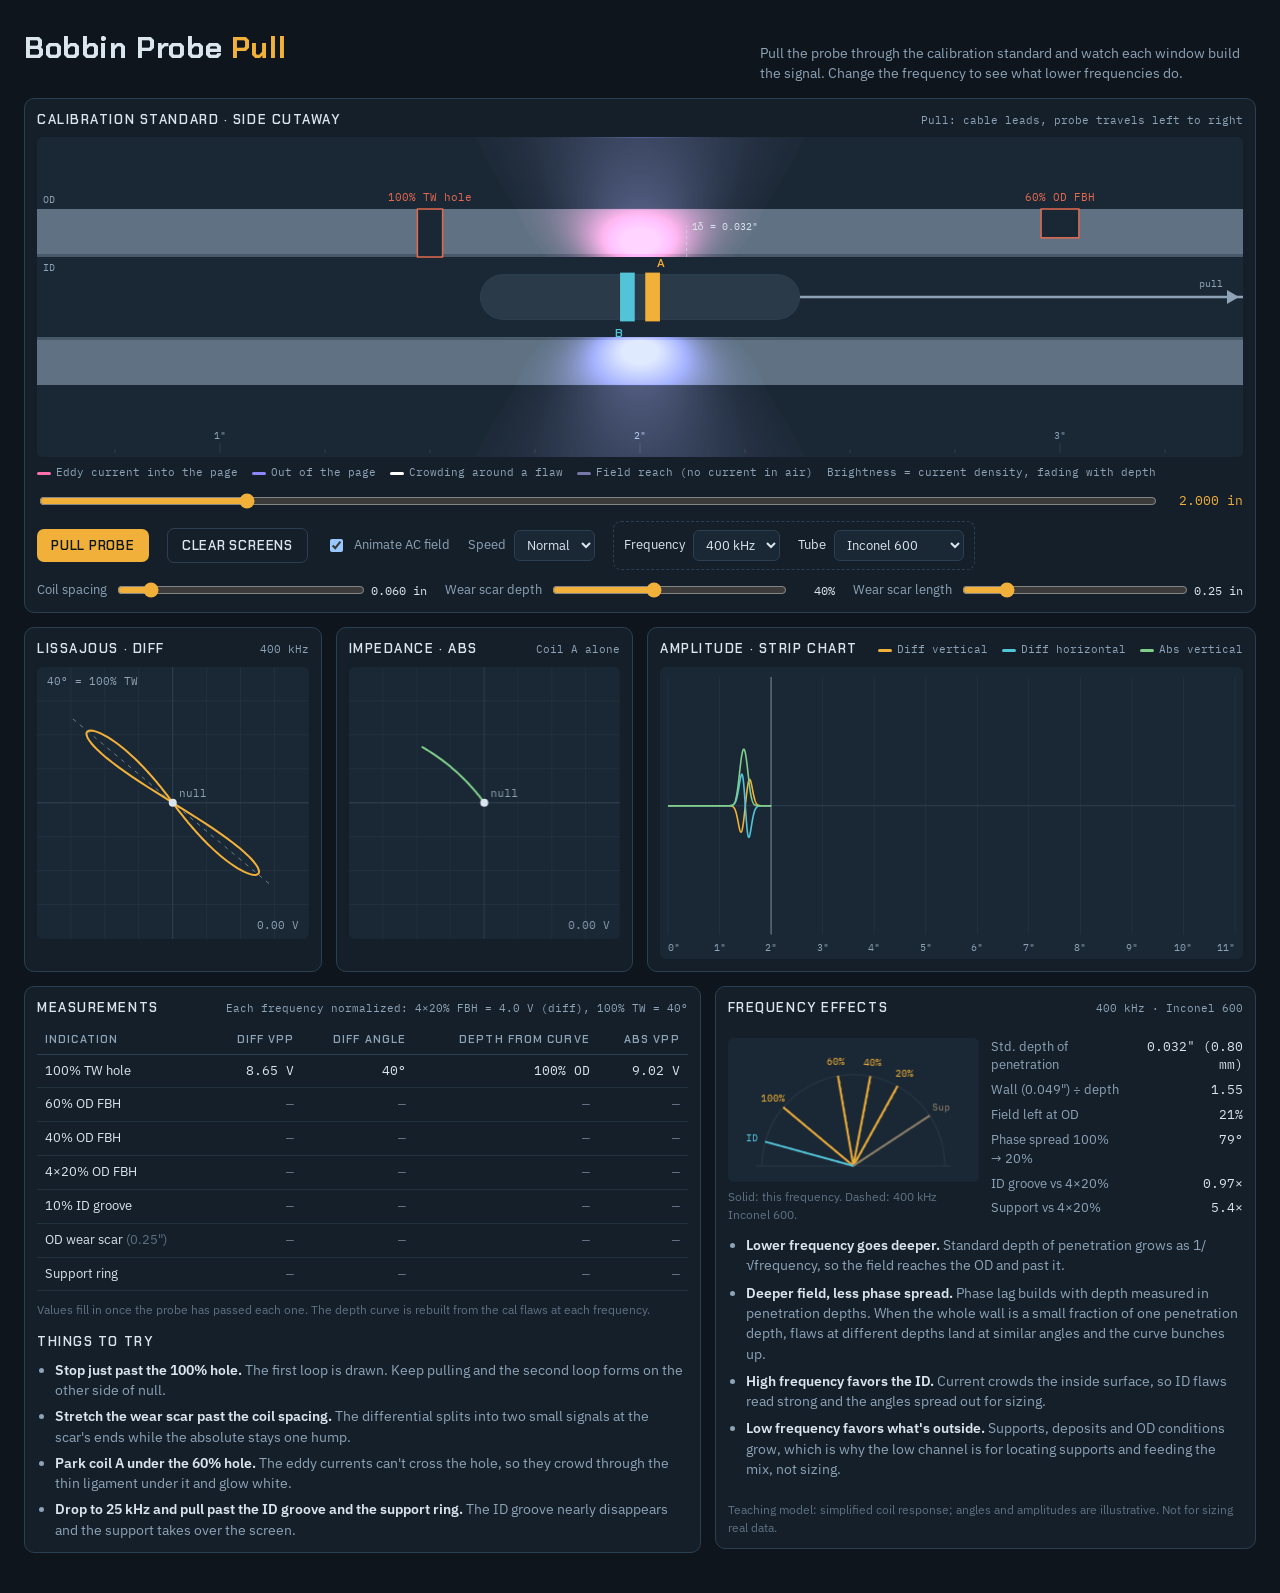
==== commit 6965059c: "Simulator: restore original coil spacing behavior Co-Authored-By: Claude Opus 5.5 <noreply@anthropic" ====
--- a/deploy/ect/index.html
+++ b/deploy/ect/index.html
@@ -163,7 +163,6 @@
         <li><b>Stop just past the 100% hole.</b> The first loop is drawn. Keep pulling and the second loop forms on the other side of null.</li>
         <li><b>Stretch the wear scar past the coil spacing.</b> The differential splits into two small signals at the scar's ends while the absolute stays one hump.</li>
         <li><b>Park coil A under the 60% hole.</b> The eddy currents can't cross the hole, so they crowd through the thin ligament under it and glow white.</li>
-        <li><b>Slide the coil spacing.</b> Closer coils give a sharper figure-8; wider coils open the loops up and make the signal bigger.</li>
         <li><b>Drop to 25 kHz and pull past the ID groove and the support ring.</b> The ID groove nearly disappears and the support takes over the screen.</li>
       </ul>
     </section>
@@ -250,35 +249,12 @@
 
   let model = null;
   function build() {
-    const fk = +freq.value, sigma = +mat.value, F = flaws(fk, sigma), s = +spacing.value, n = Math.round(LEN / STEP) + 1;
-    const k = 12;
-    // Coil spacing: the loop shape is the original model's shape at the mirrored spacing (0.03" <-> 0.30"),
-    // so closer coils give the sharp figure-8 and wider coils the open one (matches field observation).
-    // Timing along the pull and signal size still follow the real spacing.
-    const S_MIN = 0.03, S_MAX = 0.3, SHORT = 0.15, sShape = S_MIN + S_MAX - s;
-    const peakDiff = (f, sp) => { let m = 0; for (let u = -0.6; u <= 0.6; u += 0.004) { const a = coil(f.x + u + sp / 2, [f], k), b = coil(f.x + u - sp / 2, [f], k); m = Math.max(m, Math.hypot(b[0] - a[0], b[1] - a[1])); } return m; };
-    const gain = F.map(f => f.L <= SHORT ? peakDiff(f, s) / Math.max(1e-9, peakDiff(f, sShape)) : 1);
-    // signal length along the pull is roughly coil footprint plus spacing, so stretch by that ratio
-    const stretch = (4 * SIG + sShape) / (4 * SIG + s);
+    const fk = +freq.value, sigma = +mat.value, F = flaws(fk, sigma), s = +spacing.value, k = 12, n = Math.round(LEN / STEP) + 1;
     const diff = new Float64Array(n * 2), abs = new Float64Array(n * 2);
     for (let i = 0; i < n; i++) {
       // coil A leads on a pull; differential shown as B − A so the trace runs in pull orientation
-      const x = i * STEP;
-      let dre = 0, dim = 0, are = 0, aim = 0;
-      for (let fi = 0; fi < F.length; fi++) {
-        const f = F[fi];
-        const A = coil(x + s / 2, [f], k); are += A[0]; aim += A[1];
-        let re, im;
-        if (f.L <= SHORT) {
-          // short flaw: figure-8 shape from the mirrored spacing, stretched to this spacing's timing and sized for this spacing
-          const xr = f.x + (x - f.x) * stretch, Ar = coil(xr + sShape / 2, [f], k), Br = coil(xr - sShape / 2, [f], k);
-          re = (Br[0] - Ar[0]) * gain[fi]; im = (Br[1] - Ar[1]) * gain[fi];
-        } else {
-          const B = coil(x - s / 2, [f], k); re = B[0] - A[0]; im = B[1] - A[1];
-        }
-        dre += re; dim += im;
-      }
-      diff[2 * i] = dre; diff[2 * i + 1] = dim; abs[2 * i] = are; abs[2 * i + 1] = aim;
+      const x = i * STEP, A = coil(x + s / 2, F, k), B = coil(x - s / 2, F, k);
+      diff[2 * i] = B[0] - A[0]; diff[2 * i + 1] = B[1] - A[1]; abs[2 * i] = A[0]; abs[2 * i + 1] = A[1];
     }
     // set phase: through-wall hole reads exactly 40°
     const rot = (40 - measure(diff, F[0], s).angle) * D2R, cr = Math.cos(rot), sr = Math.sin(rot);
